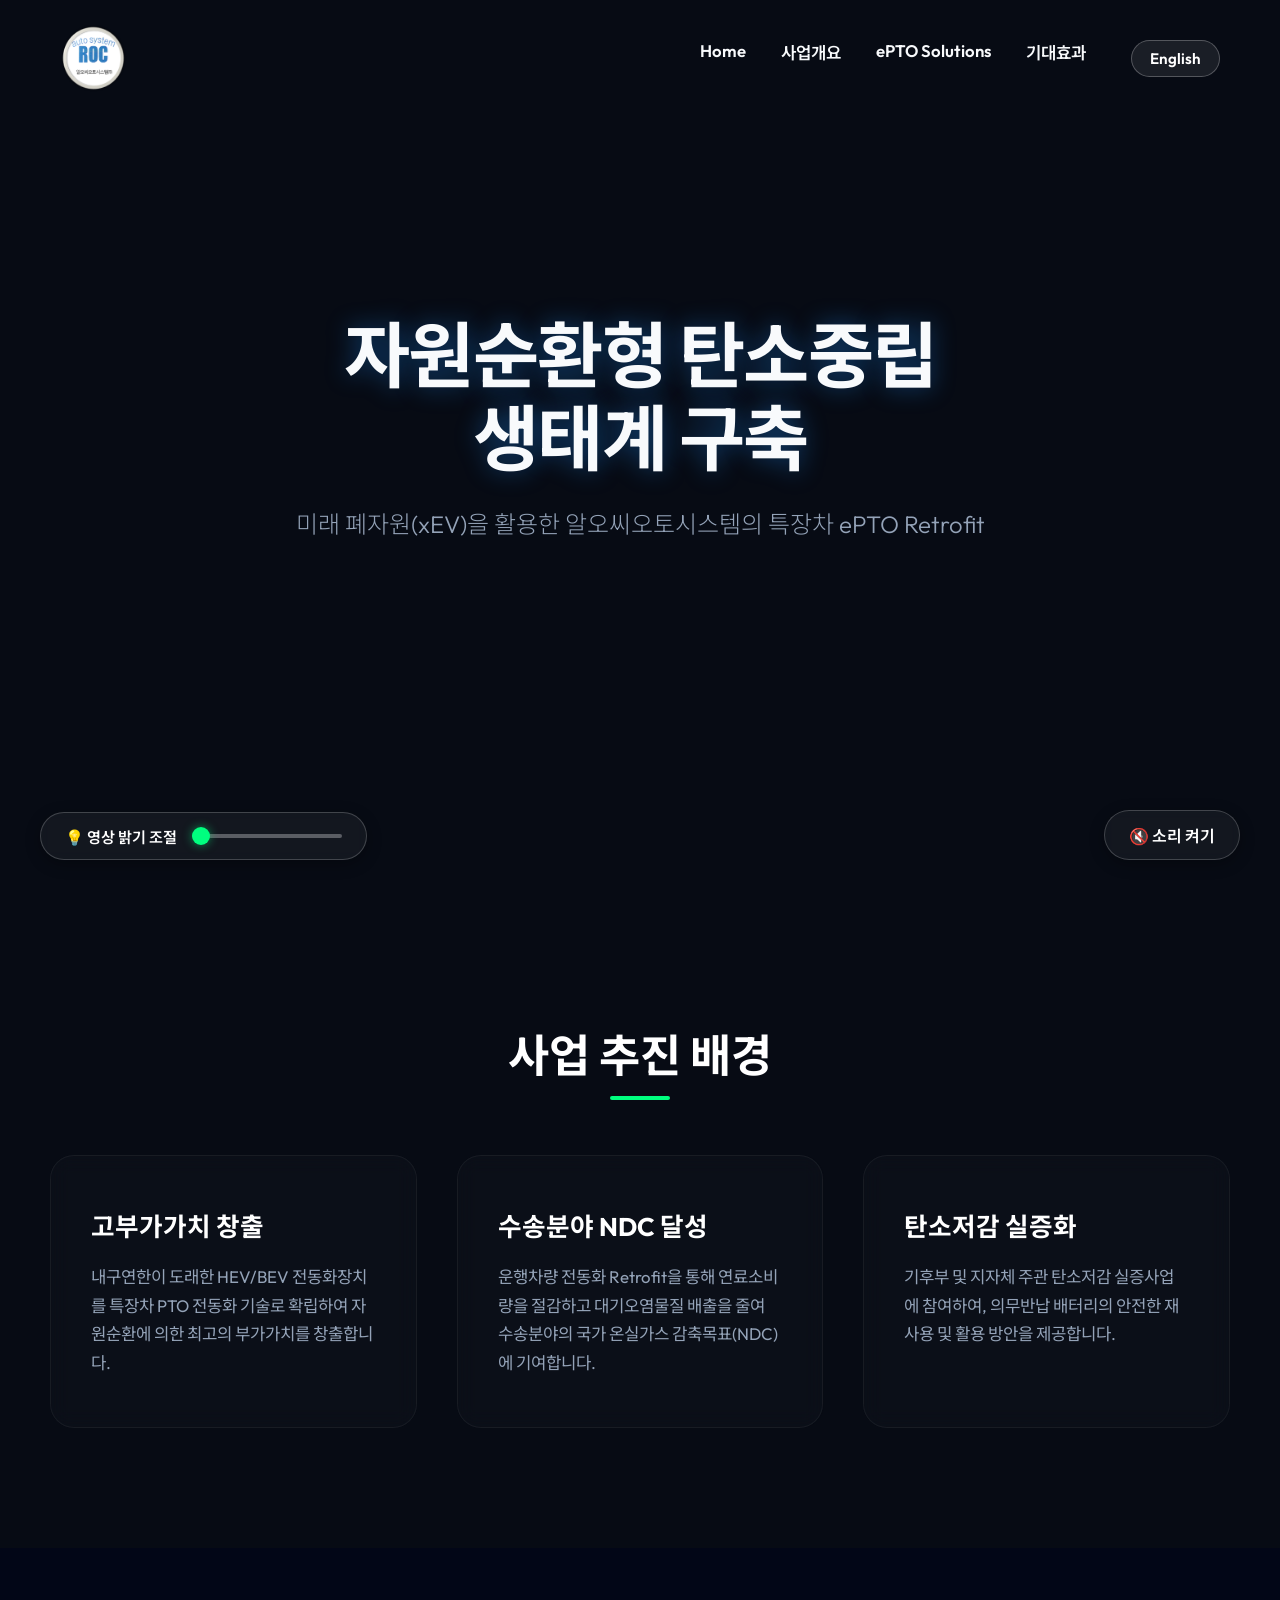
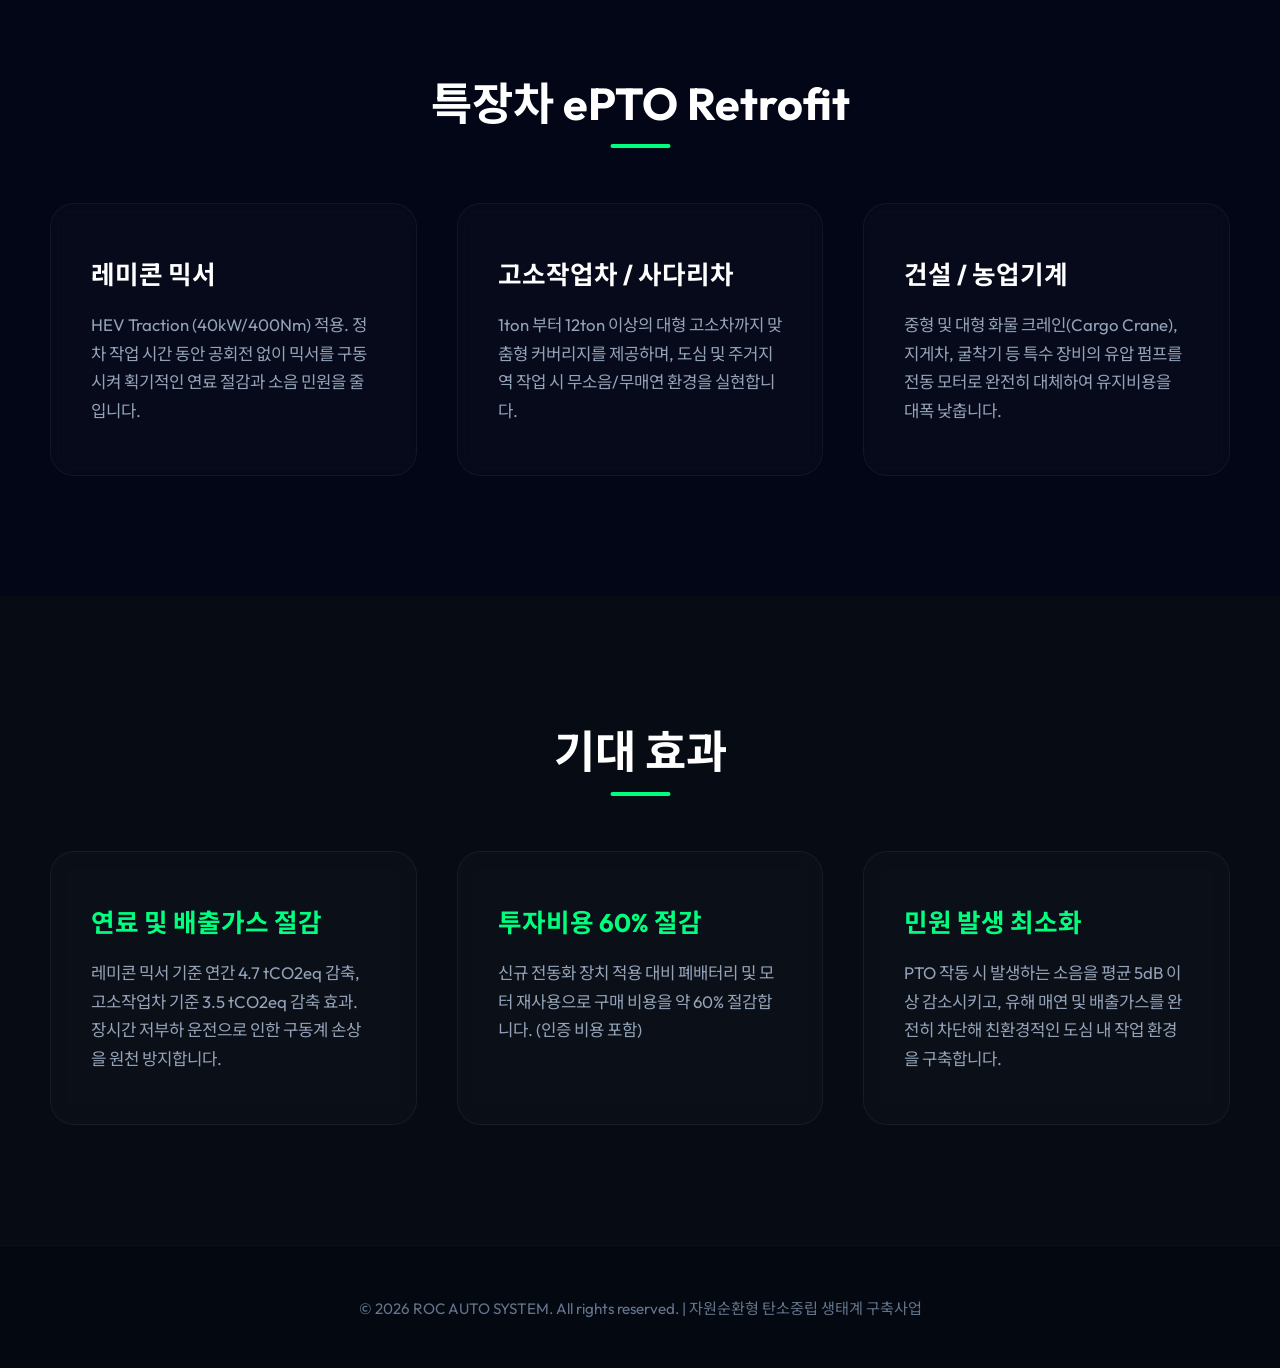
==== index.html @ a54e1161 "Add files via upload" ====
<!DOCTYPE html>
<html lang="ko">
<head>
    <meta charset="UTF-8">
    <meta name="viewport" content="width=device-width, initial-scale=1.0">
    <title>ROC AUTO SYSTEM | 전동화 솔루션</title>
    <meta name="description" content="알오씨오토시스템의 특장차 ePTO Retrofit 및 자원순환형 탄소중립 생태계 구축 사업">
    <link rel="stylesheet" href="style.css">
</head>
<body>
    <nav class="navbar" id="navbar">
        <div class="logo">
            <img src="logo.png" alt="알오씨오토시스템">
        </div>
        <ul class="nav-links">
            <li><a href="#home" data-i18n="nav_home">Home</a></li>
            <li><a href="#about" data-i18n="nav_about">사업개요</a></li>
            <li><a href="#solutions" data-i18n="nav_solutions">ePTO Solutions</a></li>
            <li><a href="#effects" data-i18n="nav_effects">기대효과</a></li>
            <li><button id="langToggle" class="lang-toggle">English</button></li>
        </ul>
    </nav>

    <header id="home" class="hero">
        <video autoplay muted loop playsinline class="hero-video" id="heroVideo">
            <source src="Hero.mp4" type="video/mp4" id="videoSource">
        </video>
        <div class="hero-overlay"></div>
        <button id="muteBtn" class="mute-btn" title="오디오 켜기/끄기">
            <span id="muteIcon" data-i18n="mute_off">🔇 소리 켜기</span>
        </button>
        <div class="brightness-control">
            <span id="brightnessLabel" data-i18n="brightness_label">💡 영상 밝기 조절</span>
            <input type="range" id="brightnessSlider" min="0" max="100" value="0" title="밝기 조절 스크롤바">
        </div>
        <div class="hero-content">
            <h1 data-i18n="hero_title">자원순환형 탄소중립<br>생태계 구축</h1>
            <p data-i18n="hero_desc">미래 폐자원(xEV)을 활용한 알오씨오토시스템의 특장차 ePTO Retrofit</p>
        </div>
    </header>

    <section id="about" class="section">
        <div class="container">
            <h2 class="section-title" data-i18n="about_title">사업 추진 배경</h2>
            <div class="features-grid">
                <div class="feature-card observer-item">
                    <h3 data-i18n="about_1_title">고부가가치 창출</h3>
                    <p data-i18n="about_1_desc">내구연한이 도래한 HEV/BEV 전동화장치를 특장차 PTO 전동화 기술로 확립하여 자원순환에 의한 최고의 부가가치를 창출합니다.</p>
                </div>
                <div class="feature-card observer-item">
                    <h3 data-i18n="about_2_title">수송분야 NDC 달성</h3>
                    <p data-i18n="about_2_desc">운행차량 전동화 Retrofit을 통해 연료소비량을 절감하고 대기오염물질 배출을 줄여 수송분야의 국가 온실가스 감축목표(NDC)에 기여합니다.</p>
                </div>
                <div class="feature-card observer-item">
                    <h3 data-i18n="about_3_title">탄소저감 실증화</h3>
                    <p data-i18n="about_3_desc">기후부 및 지자체 주관 탄소저감 실증사업에 참여하여, 의무반납 배터리의 안전한 재사용 및 활용 방안을 제공합니다.</p>
                </div>
            </div>
        </div>
    </section>

    <section id="solutions" class="section" style="background:#020617;">
        <div class="container">
            <h2 class="section-title" data-i18n="sol_title">특장차 ePTO Retrofit</h2>
            <div class="features-grid">
                <div class="feature-card observer-item">
                    <h3 data-i18n="sol_1_title">레미콘 믹서</h3>
                    <p data-i18n="sol_1_desc">HEV Traction (40kW/400Nm) 적용. 정차 작업 시간 동안 공회전 없이 믹서를 구동시켜 획기적인 연료 절감과 소음 민원을 줄입니다.</p>
                </div>
                <div class="feature-card observer-item">
                    <h3 data-i18n="sol_2_title">고소작업차 / 사다리차</h3>
                    <p data-i18n="sol_2_desc">1ton 부터 12ton 이상의 대형 고소차까지 맞춤형 커버리지를 제공하며, 도심 및 주거지역 작업 시 무소음/무매연 환경을 실현합니다.</p>
                </div>
                <div class="feature-card observer-item">
                    <h3 data-i18n="sol_3_title">건설 / 농업기계</h3>
                    <p data-i18n="sol_3_desc">중형 및 대형 화물 크레인(Cargo Crane), 지게차, 굴착기 등 특수 장비의 유압 펌프를 전동 모터로 완전히 대체하여 유지비용을 대폭 낮춥니다.</p>
                </div>
            </div>
        </div>
    </section>

    <section id="effects" class="section">
        <div class="container">
            <h2 class="section-title" data-i18n="eff_title">기대 효과</h2>
            <div class="features-grid">
                <div class="feature-card observer-item">
                    <h3 style="color:var(--secondary)" data-i18n="eff_1_title">연료 및 배출가스 절감</h3>
                    <p data-i18n="eff_1_desc">레미콘 믹서 기준 연간 4.7 tCO2eq 감축, 고소작업차 기준 3.5 tCO2eq 감축 효과. 장시간 저부하 운전으로 인한 구동계 손상을 원천 방지합니다.</p>
                </div>
                <div class="feature-card observer-item">
                    <h3 style="color:var(--secondary)" data-i18n="eff_2_title">투자비용 60% 절감</h3>
                    <p data-i18n="eff_2_desc">신규 전동화 장치 적용 대비 폐배터리 및 모터 재사용으로 구매 비용을 약 60% 절감합니다. (인증 비용 포함)</p>
                </div>
                <div class="feature-card observer-item">
                    <h3 style="color:var(--secondary)" data-i18n="eff_3_title">민원 발생 최소화</h3>
                    <p data-i18n="eff_3_desc">PTO 작동 시 발생하는 소음을 평균 5dB 이상 감소시키고, 유해 매연 및 배출가스를 완전히 차단해 친환경적인 도심 내 작업 환경을 구축합니다.</p>
                </div>
            </div>
        </div>
    </section>

    <footer>
        <p data-i18n="footer_text">&copy; 2026 ROC AUTO SYSTEM. All rights reserved. | 자원순환형 탄소중립 생태계 구축사업</p>
    </footer>

    <script src="script.js"></script>
</body>
</html>
---- style.css ----
@import url('https://fonts.googleapis.com/css2?family=Outfit:wght@300;400;600;800&family=Noto+Sans+KR:wght@300;400;600;700&display=swap');

:root {
  --primary: #1E90FF; /* Electric Blue */
  --secondary: #00FF7F; /* Eco Green */
  --bg-dark: #070B14;
  --text-light: #f8fafc;
}

* { 
  margin: 0; 
  padding: 0; 
  box-sizing: border-box; 
}

body { 
  font-family: 'Outfit', 'Noto Sans KR', sans-serif; 
  background: var(--bg-dark); 
  color: var(--text-light); 
  overflow-x: hidden; 
  scroll-behavior: smooth;
}

/* Navbar */
.navbar { 
  position: fixed; 
  top: 0; 
  width: 100%; 
  padding: 24px 60px; 
  display: flex; 
  justify-content: space-between; 
  align-items: center; 
  z-index: 1000; 
  transition: all 0.4s ease; 
}
.navbar.scrolled { 
  background: rgba(7, 11, 20, 0.85); 
  backdrop-filter: blur(12px); 
  -webkit-backdrop-filter: blur(12px);
  padding: 16px 60px; 
  box-shadow: 0 4px 30px rgba(0, 0, 0, 0.5); 
  border-bottom: 1px solid rgba(255,255,255,0.05);
}
.logo { 
  display: flex;
  align-items: center;
}
.logo img { 
  height: 68px; /* 기존 45px 기준 1.5배 확대 */
}

.nav-links { 
  display: flex; 
  list-style: none; 
  gap: 35px; 
}
.nav-links a { 
  color: var(--text-light); 
  text-decoration: none; 
  font-weight: 600; 
  font-size: 1.05rem; 
  transition: color 0.3s; 
}
.nav-links a:hover { 
  color: var(--secondary); 
}

/* Language Toggle Button */
.lang-toggle {
  margin-left: 10px;
  background: rgba(255,255,255,0.08);
  border: 1px solid rgba(255,255,255,0.25);
  color: #fff;
  padding: 8px 18px;
  border-radius: 20px;
  cursor: pointer;
  font-family: inherit;
  font-weight: 600;
  font-size: 0.95rem;
  transition: all 0.3s ease;
}
.lang-toggle:hover {
  background: rgba(255,255,255,0.15);
  border-color: var(--secondary);
  color: var(--secondary);
}

/* Hero Section */
.hero { 
  position: relative; 
  height: 100vh; 
  display: flex; 
  align-items: center; 
  justify-content: center; 
  text-align: center; 
  overflow: hidden;
}
.hero-video { 
  position: absolute; 
  top: 50%; 
  left: 50%; 
  min-width: 100%; 
  min-height: 100%; 
  width: auto; 
  height: auto; 
  transform: translateX(-50%) translateY(-50%); 
  z-index: -2; 
  object-fit: cover; 
}
.hero-overlay { 
  position: absolute; 
  top: 0; 
  left: 0; 
  width: 100%; 
  height: 100%; 
  background: linear-gradient(to bottom, rgba(7,11,20,0.6), rgba(7,11,20,0.95)); 
  z-index: -1; 
}
.mute-btn {
  position: absolute;
  bottom: 40px;
  right: 40px;
  background: rgba(255, 255, 255, 0.05);
  border: 1px solid rgba(255, 255, 255, 0.2);
  color: #fff;
  padding: 12px 24px;
  border-radius: 30px;
  cursor: pointer;
  z-index: 10;
  backdrop-filter: blur(5px);
  -webkit-backdrop-filter: blur(5px);
  font-family: inherit;
  font-weight: 600;
  font-size: 1rem;
  transition: all 0.3s ease;
  box-shadow: 0 4px 15px rgba(0,0,0,0.3);
}
.mute-btn:hover {
  background: rgba(255, 255, 255, 0.15);
  transform: translateY(-2px);
  border-color: rgba(255, 255, 255, 0.4);
}

.brightness-control {
  position: absolute;
  bottom: 40px;
  left: 40px;
  background: rgba(255, 255, 255, 0.05);
  border: 1px solid rgba(255, 255, 255, 0.2);
  padding: 12px 24px;
  border-radius: 30px;
  z-index: 10;
  backdrop-filter: blur(5px);
  -webkit-backdrop-filter: blur(5px);
  display: flex;
  align-items: center;
  gap: 15px;
  box-shadow: 0 4px 15px rgba(0,0,0,0.3);
}
.brightness-control span {
  font-weight: 600;
  font-size: 0.95rem;
  color: #fff;
  white-space: nowrap;
}
#brightnessSlider {
  -webkit-appearance: none;
  appearance: none;
  width: 150px;
  height: 4px;
  background: rgba(255, 255, 255, 0.3);
  border-radius: 5px;
  outline: none;
}
#brightnessSlider::-webkit-slider-thumb {
  -webkit-appearance: none;
  appearance: none;
  width: 18px;
  height: 18px;
  border-radius: 50%;
  background: var(--secondary);
  cursor: pointer;
  box-shadow: 0 0 10px rgba(0, 255, 127, 0.5);
  transition: transform 0.2s;
}
#brightnessSlider::-webkit-slider-thumb:hover {
  transform: scale(1.2);
}

.hero-content { 
  max-width: 900px; 
  padding: 20px; 
  animation: fadeInUp 1.2s ease forwards; 
}
.hero-content h1 { 
  font-size: 4.5rem; 
  margin-bottom: 24px; 
  letter-spacing: -1.5px; 
  line-height: 1.15; 
  text-shadow: 0 0 25px rgba(30,144,255,0.4); 
}
.hero-content p { 
  font-size: 1.5rem; 
  margin-bottom: 45px; 
  color: #94A3B8; 
  font-weight: 300;
}
.btn { 
  display: inline-block; 
  padding: 16px 45px; 
  background: linear-gradient(135deg, var(--primary), #00C9FF); 
  color: #fff; 
  text-decoration: none; 
  border-radius: 50px; 
  font-weight: 700; 
  font-size: 1.2rem; 
  transition: transform 0.3s cubic-bezier(0.175, 0.885, 0.32, 1.275), box-shadow 0.3s; 
  border: 1px solid rgba(255,255,255,0.1);
}
.btn:hover { 
  transform: translateY(-5px); 
  box-shadow: 0 15px 25px rgba(30, 144, 255, 0.4); 
}

/* Sections */
.section { 
  padding: 120px 50px; 
}
.container { 
  max-width: 1200px; 
  margin: 0 auto; 
}
.section-title { 
  font-size: 2.8rem; 
  text-align: center; 
  margin-bottom: 70px; 
  color: #fff; 
  position: relative;
  display: inline-block;
  left: 50%;
  transform: translateX(-50%);
}
.section-title::after {
  content: '';
  position: absolute;
  width: 60px;
  height: 4px;
  background: var(--secondary);
  bottom: -15px;
  left: 50%;
  transform: translateX(-50%);
  border-radius: 2px;
}

/* Features Grid */
.features-grid { 
  display: grid; 
  grid-template-columns: repeat(auto-fit, minmax(320px, 1fr)); 
  gap: 40px; 
}
.feature-card { 
  background: rgba(255, 255, 255, 0.02); 
  border: 1px solid rgba(255, 255, 255, 0.05); 
  border-radius: 24px; 
  padding: 50px 40px; 
  backdrop-filter: blur(10px); 
  -webkit-backdrop-filter: blur(10px);
  transition: all 0.5s ease; 
  opacity: 0; 
  transform: translateY(40px); 
}
.feature-card.visible { 
  opacity: 1; 
  transform: translateY(0); 
}
.feature-card:hover { 
  transform: translateY(-12px); 
  background: rgba(255, 255, 255, 0.04); 
  border-color: rgba(0, 255, 127, 0.3); 
  box-shadow: 0 20px 40px rgba(0, 0, 0, 0.4), 0 0 20px rgba(0, 255, 127, 0.1); 
}
.feature-card h3 { 
  font-size: 1.6rem; 
  margin-bottom: 20px; 
  color: #fff; 
  font-weight: 700;
}
.feature-card p { 
  color: #94A3B8; 
  line-height: 1.7;
  font-size: 1.05rem;
}

/* Animations */
@keyframes fadeInUp { 
  from { opacity: 0; transform: translateY(40px); } 
  to { opacity: 1; transform: translateY(0); } 
}

/* Footer */
footer { 
  background: #040811; 
  padding: 50px; 
  text-align: center; 
  border-top: 1px solid rgba(255,255,255,0.03); 
}
footer p { 
  color: #64748B; 
  font-size: 0.95rem;
}

/* Responsive */
@media (max-width: 900px) {
  .hero-content h1 { font-size: 3.2rem; }
  .hero-content p { font-size: 1.2rem; }
  .navbar { padding: 20px 30px; }
  .nav-links { display: none; } /* 심플 모바일 뷰 */
  .section { padding: 80px 30px; }
}
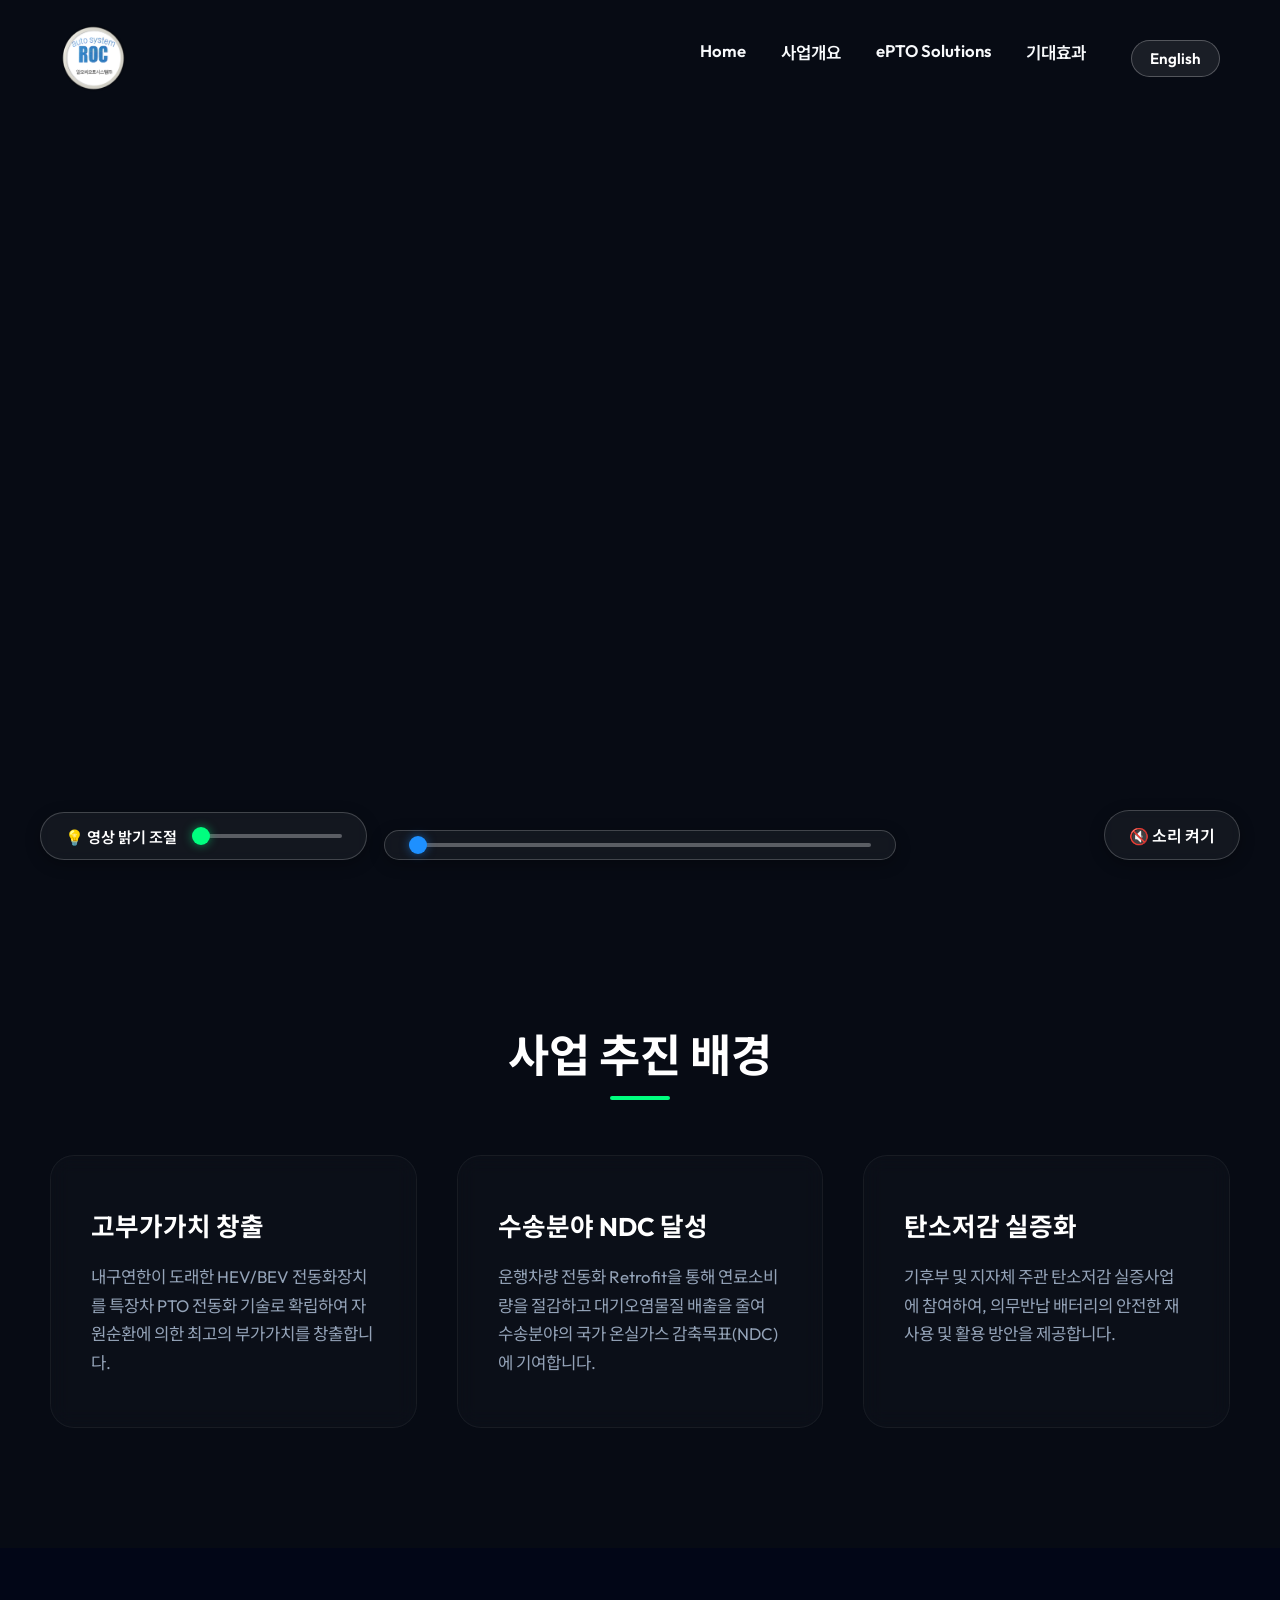
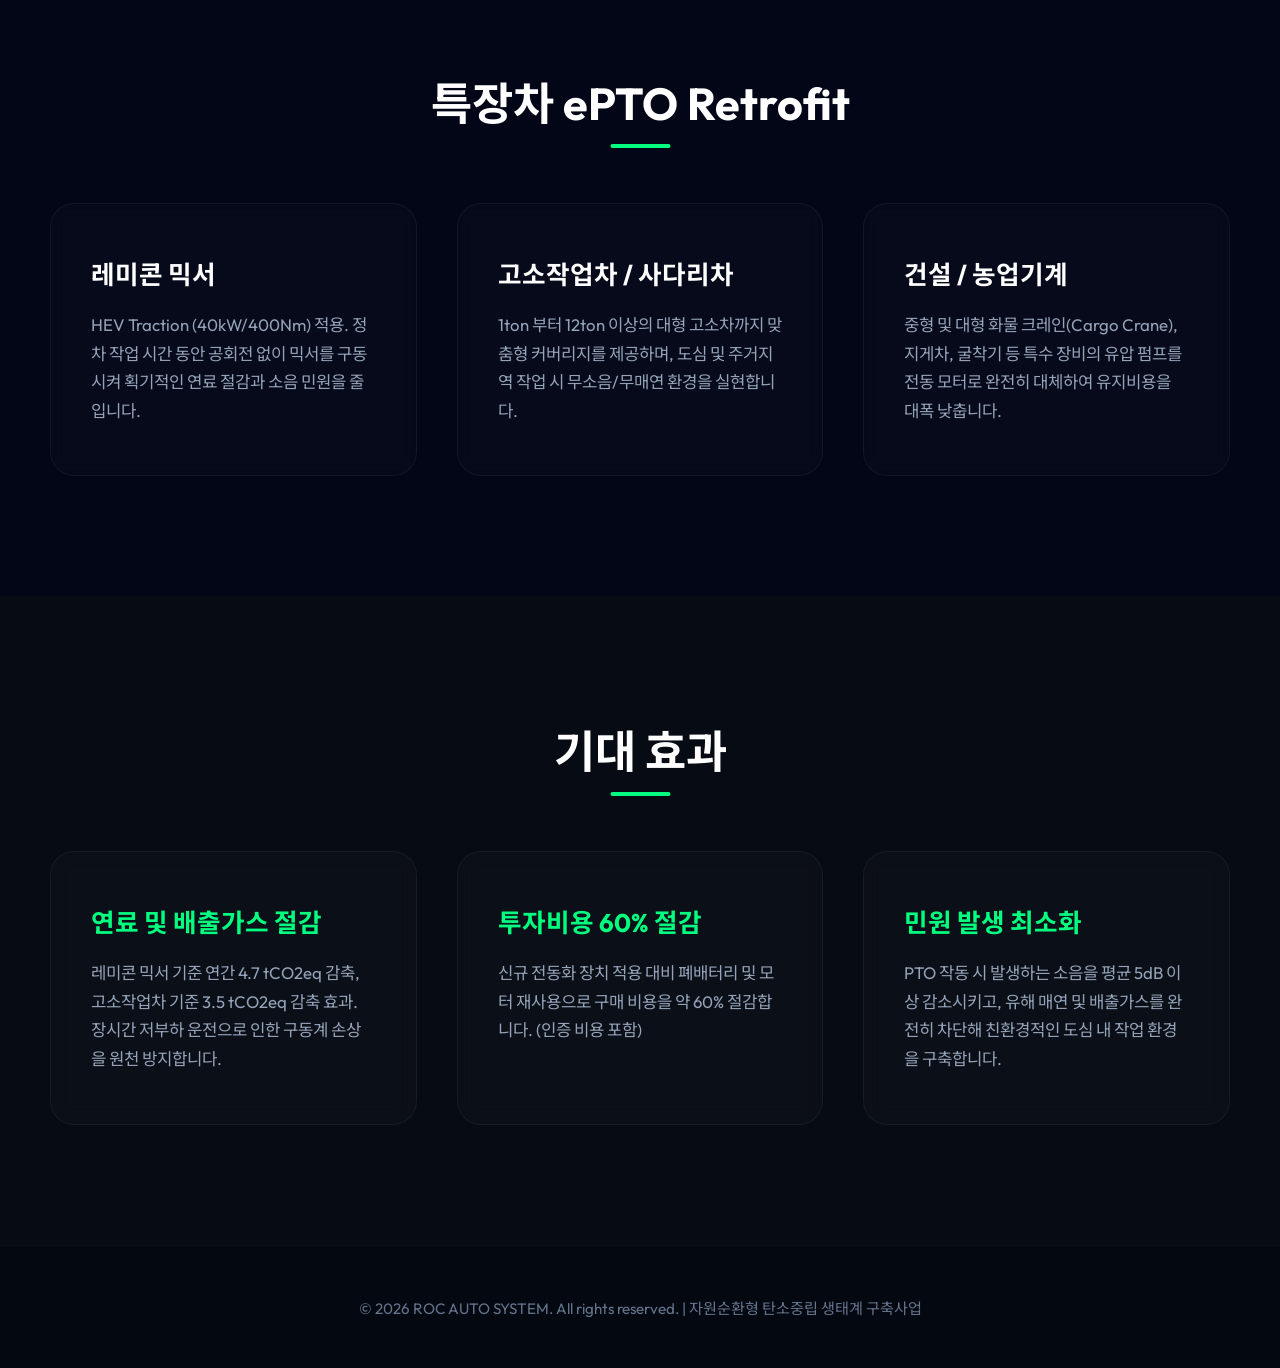
==== commit 99064f6e: "Add files via upload" ====
--- a/index.html
+++ b/index.html
@@ -33,9 +33,11 @@
             <span id="brightnessLabel" data-i18n="brightness_label">💡 영상 밝기 조절</span>
             <input type="range" id="brightnessSlider" min="0" max="100" value="0" title="밝기 조절 스크롤바">
         </div>
+        <div class="progress-control">
+            <input type="range" id="videoProgress" min="0" max="100" value="0" title="동영상 탐색">
+        </div>
         <div class="hero-content">
-            <h1 data-i18n="hero_title">자원순환형 탄소중립<br>생태계 구축</h1>
-            <p data-i18n="hero_desc">미래 폐자원(xEV)을 활용한 알오씨오토시스템의 특장차 ePTO Retrofit</p>
+            <img src="hero_title_ko.svg" alt="자원순환형 탄소중립 생태계 구축" id="heroTextImage" style="width: 100%; height: auto;">
         </div>
     </header>
 
@@ -43,18 +45,18 @@
         <div class="container">
             <h2 class="section-title" data-i18n="about_title">사업 추진 배경</h2>
             <div class="features-grid">
-                <div class="feature-card observer-item">
+                <a href="under_construction.html" class="feature-card observer-item">
                     <h3 data-i18n="about_1_title">고부가가치 창출</h3>
                     <p data-i18n="about_1_desc">내구연한이 도래한 HEV/BEV 전동화장치를 특장차 PTO 전동화 기술로 확립하여 자원순환에 의한 최고의 부가가치를 창출합니다.</p>
-                </div>
-                <div class="feature-card observer-item">
+                </a>
+                <a href="under_construction.html" class="feature-card observer-item">
                     <h3 data-i18n="about_2_title">수송분야 NDC 달성</h3>
                     <p data-i18n="about_2_desc">운행차량 전동화 Retrofit을 통해 연료소비량을 절감하고 대기오염물질 배출을 줄여 수송분야의 국가 온실가스 감축목표(NDC)에 기여합니다.</p>
-                </div>
-                <div class="feature-card observer-item">
+                </a>
+                <a href="under_construction.html" class="feature-card observer-item">
                     <h3 data-i18n="about_3_title">탄소저감 실증화</h3>
                     <p data-i18n="about_3_desc">기후부 및 지자체 주관 탄소저감 실증사업에 참여하여, 의무반납 배터리의 안전한 재사용 및 활용 방안을 제공합니다.</p>
-                </div>
+                </a>
             </div>
         </div>
     </section>
@@ -63,18 +65,18 @@
         <div class="container">
             <h2 class="section-title" data-i18n="sol_title">특장차 ePTO Retrofit</h2>
             <div class="features-grid">
-                <div class="feature-card observer-item">
+                <a href="under_construction.html" class="feature-card observer-item">
                     <h3 data-i18n="sol_1_title">레미콘 믹서</h3>
                     <p data-i18n="sol_1_desc">HEV Traction (40kW/400Nm) 적용. 정차 작업 시간 동안 공회전 없이 믹서를 구동시켜 획기적인 연료 절감과 소음 민원을 줄입니다.</p>
-                </div>
-                <div class="feature-card observer-item">
+                </a>
+                <a href="under_construction.html" class="feature-card observer-item">
                     <h3 data-i18n="sol_2_title">고소작업차 / 사다리차</h3>
                     <p data-i18n="sol_2_desc">1ton 부터 12ton 이상의 대형 고소차까지 맞춤형 커버리지를 제공하며, 도심 및 주거지역 작업 시 무소음/무매연 환경을 실현합니다.</p>
-                </div>
-                <div class="feature-card observer-item">
+                </a>
+                <a href="under_construction.html" class="feature-card observer-item">
                     <h3 data-i18n="sol_3_title">건설 / 농업기계</h3>
                     <p data-i18n="sol_3_desc">중형 및 대형 화물 크레인(Cargo Crane), 지게차, 굴착기 등 특수 장비의 유압 펌프를 전동 모터로 완전히 대체하여 유지비용을 대폭 낮춥니다.</p>
-                </div>
+                </a>
             </div>
         </div>
     </section>
@@ -83,18 +85,18 @@
         <div class="container">
             <h2 class="section-title" data-i18n="eff_title">기대 효과</h2>
             <div class="features-grid">
-                <div class="feature-card observer-item">
+                <a href="under_construction.html" class="feature-card observer-item">
                     <h3 style="color:var(--secondary)" data-i18n="eff_1_title">연료 및 배출가스 절감</h3>
                     <p data-i18n="eff_1_desc">레미콘 믹서 기준 연간 4.7 tCO2eq 감축, 고소작업차 기준 3.5 tCO2eq 감축 효과. 장시간 저부하 운전으로 인한 구동계 손상을 원천 방지합니다.</p>
-                </div>
-                <div class="feature-card observer-item">
+                </a>
+                <a href="under_construction.html" class="feature-card observer-item">
                     <h3 style="color:var(--secondary)" data-i18n="eff_2_title">투자비용 60% 절감</h3>
                     <p data-i18n="eff_2_desc">신규 전동화 장치 적용 대비 폐배터리 및 모터 재사용으로 구매 비용을 약 60% 절감합니다. (인증 비용 포함)</p>
-                </div>
-                <div class="feature-card observer-item">
+                </a>
+                <a href="under_construction.html" class="feature-card observer-item">
                     <h3 style="color:var(--secondary)" data-i18n="eff_3_title">민원 발생 최소화</h3>
                     <p data-i18n="eff_3_desc">PTO 작동 시 발생하는 소음을 평균 5dB 이상 감소시키고, 유해 매연 및 배출가스를 완전히 차단해 친환경적인 도심 내 작업 환경을 구축합니다.</p>
-                </div>
+                </a>
             </div>
         </div>
     </section>
--- a/style.css
+++ b/style.css
@@ -115,6 +115,7 @@
   height: 100%; 
   background: linear-gradient(to bottom, rgba(7,11,20,0.6), rgba(7,11,20,0.95)); 
   z-index: -1; 
+  animation: brightenVideo 5s ease-in-out forwards;
 }
 .mute-btn {
   position: absolute;
@@ -187,10 +188,55 @@
   transform: scale(1.2);
 }
 
+.progress-control {
+  position: absolute;
+  bottom: 40px;
+  left: 50%;
+  transform: translateX(-50%);
+  width: 40%;
+  background: rgba(255, 255, 255, 0.05);
+  border: 1px solid rgba(255, 255, 255, 0.2);
+  padding: 12px 24px;
+  border-radius: 30px;
+  z-index: 10;
+  backdrop-filter: blur(5px);
+  -webkit-backdrop-filter: blur(5px);
+  display: flex;
+  align-items: center;
+  box-shadow: 0 4px 15px rgba(0,0,0,0.3);
+}
+
+#videoProgress {
+  -webkit-appearance: none;
+  appearance: none;
+  width: 100%;
+  height: 4px;
+  background: rgba(255, 255, 255, 0.3);
+  border-radius: 5px;
+  outline: none;
+}
+
+#videoProgress::-webkit-slider-thumb {
+  -webkit-appearance: none;
+  appearance: none;
+  width: 18px;
+  height: 18px;
+  border-radius: 50%;
+  background: var(--primary);
+  cursor: pointer;
+  box-shadow: 0 0 10px rgba(30, 144, 255, 0.5);
+  transition: transform 0.2s;
+}
+
+#videoProgress::-webkit-slider-thumb:hover {
+  transform: scale(1.2);
+}
+
 .hero-content { 
-  max-width: 900px; 
-  padding: 20px; 
-  animation: fadeInUp 1.2s ease forwards; 
+  max-width: 100%; 
+  width: 90vw;
+  padding: 0; 
+  animation: fadeInUp 1.2s ease forwards, fadeOut 2s ease 3s forwards; 
 }
 .hero-content h1 { 
   font-size: 4.5rem; 
@@ -202,8 +248,9 @@
 .hero-content p { 
   font-size: 1.5rem; 
   margin-bottom: 45px; 
-  color: #94A3B8; 
-  font-weight: 300;
+  color: #fff; 
+  font-weight: 400;
+  text-shadow: 0 0 20px rgba(30,144,255,0.4);
 }
 .btn { 
   display: inline-block; 
@@ -268,6 +315,9 @@
   transition: all 0.5s ease; 
   opacity: 0; 
   transform: translateY(40px); 
+  text-decoration: none;
+  display: block;
+  color: inherit;
 }
 .feature-card.visible { 
   opacity: 1; 
@@ -295,6 +345,16 @@
 @keyframes fadeInUp { 
   from { opacity: 0; transform: translateY(40px); } 
   to { opacity: 1; transform: translateY(0); } 
+}
+
+@keyframes fadeOut {
+  from { opacity: 1; }
+  to { opacity: 0; }
+}
+
+@keyframes brightenVideo {
+  from { opacity: 1; }
+  to { opacity: 0; }
 }
 
 /* Footer */
